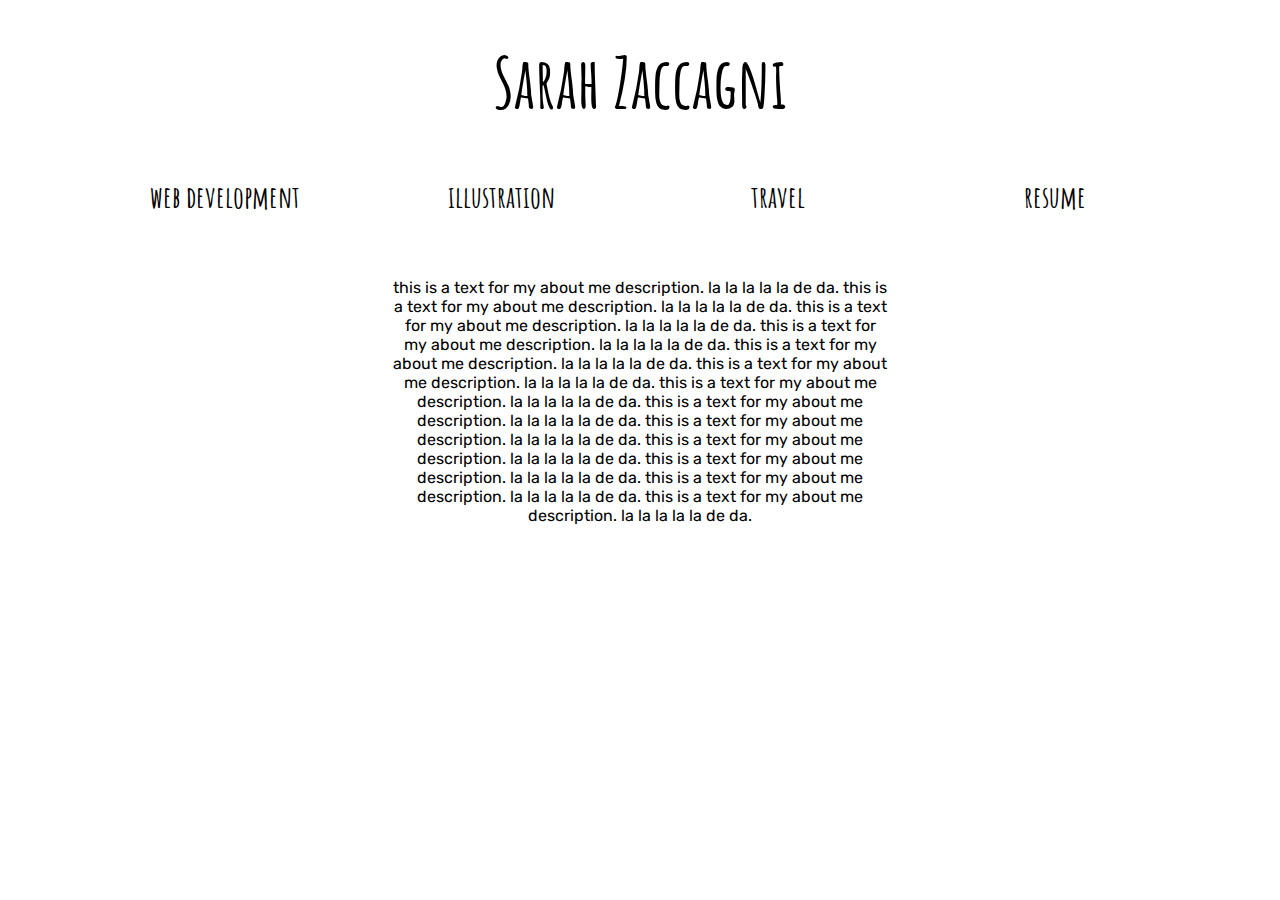
==== index.html @ 8daa9e60 "moving files for website from local computer to github" ====
<!DOCTYPE html>
<html>
<head>
    <meta charset='utf-8'>
    <meta http-equiv='X-UA-Compatible' content='IE=edge'>
    <title>Sarah Zaccagni</title>
    <meta name='viewport' content='width=device-width, initial-scale=1'>
    <link rel="stylesheet" href="mystyle.css">

</head>
<body>
<h1 id="title">Sarah Zaccagni</h1>
<img id="goldline">
<table class="linkbar">
    <tr>
        <th class="nav" onclick="window.location.href='devprojects.html';">web development</th>
        <th class="nav" onclick="window.location.href='art.html';">illustration</th>
        <th class="nav" onclick="window.location.href='travel.html';">travel</th>
        <th class="nav" onclick="window.location.href='resume.html';">resume</th>
    </tr>
</table>
<div class="aboutme">
    <p>this is a text for my about me description. la la la la la de da. this is a text for my about me description. la la la la la de da. this is a text for my about me description. la la la la la de da. this is a text for my about me description. la la la la la de da. this is a text for my about me description. la la la la la de da. this is a text for my about me description. la la la la la de da. this is a text for my about me description. la la la la la de da. this is a text for my about me description. la la la la la de da. this is a text for my about me description. la la la la la de da. this is a text for my about me description. la la la la la de da. this is a text for my about me description. la la la la la de da. this is a text for my about me description. la la la la la de da. this is a text for my about me description. la la la la la de da. </p>
</div>
</body>
</html>
---- mystyle.css ----
@import url('https://fonts.googleapis.com/css2?family=Amatic+SC&family=Rubik:wght@300&display=swap');

body {
    padding: 10px;
}

#title {
    font-family: 'Amatic SC', cursive;
    font-size: 70px;
    text-align: center;
    margin: 20px;
}

#goldline {
    content: URL("https://raw.githubusercontent.com/szaccagni/images/main/Divider2_Small.png");
    width: 90%;
    display: block;
    margin-left: auto;
    margin-right: auto;
}

.linkbar {
    margin-top: 15px;
    margin-left: auto;
    margin-right: auto;
    border: none;
    width:90%;
    padding:5px;
}

.linkbar .nav {
    font-family: 'Amatic SC', cursive;
    font-size: 30px;
    border: none;
    border-radius: 12px;
    padding:10px;
    width: 25%;
}

.linkbar .nav:hover {
    background-image: URL("https://raw.githubusercontent.com/szaccagni/images/main/Hover_Image_Small.png");
    background-position: center;
    background-repeat: no-repeat; 
    cursor: pointer;
}

.aboutme {
    font-family: 'Rubik', sans-serif;
    text-align: center;
    padding: 30px;
    width: 40%;
    margin-left: auto;
    margin-right: auto;
}

.travel_row {
    display: flex;
    flex-wrap: wrap;
    padding:0;
}

.travel_img {
    flex: 33%;
    width: 33%;
    position:relative;
}

.travel_img img {
    width: 100%;
}

.travel_img:hover .travel_overlay {
    opacity: 1;
    cursor: pointer;
}

.travel_overlay {
    position: absolute;
    top: 0;
    bottom: 0;
    left: 0;
    right: 0;
    opacity: 0;
    transition: .7s ease;
    background-image: URL("https://raw.githubusercontent.com/szaccagni/images/main/Image_Doodle2.png");
    /* background-color: #A7C7E7; */
    vertical-align: middle;
    margin:10px;
}

.travel_text {
    color: white;
    position: absolute;
    top: 50%;
    left: 50%;
    -webkit-transform: translate(-50%, -50%);
    -ms-transform: translate(-50%, -50%);
    transform: translate(-50%, -50%);
    vertical-align: middle;
    font-size: 20px;
}
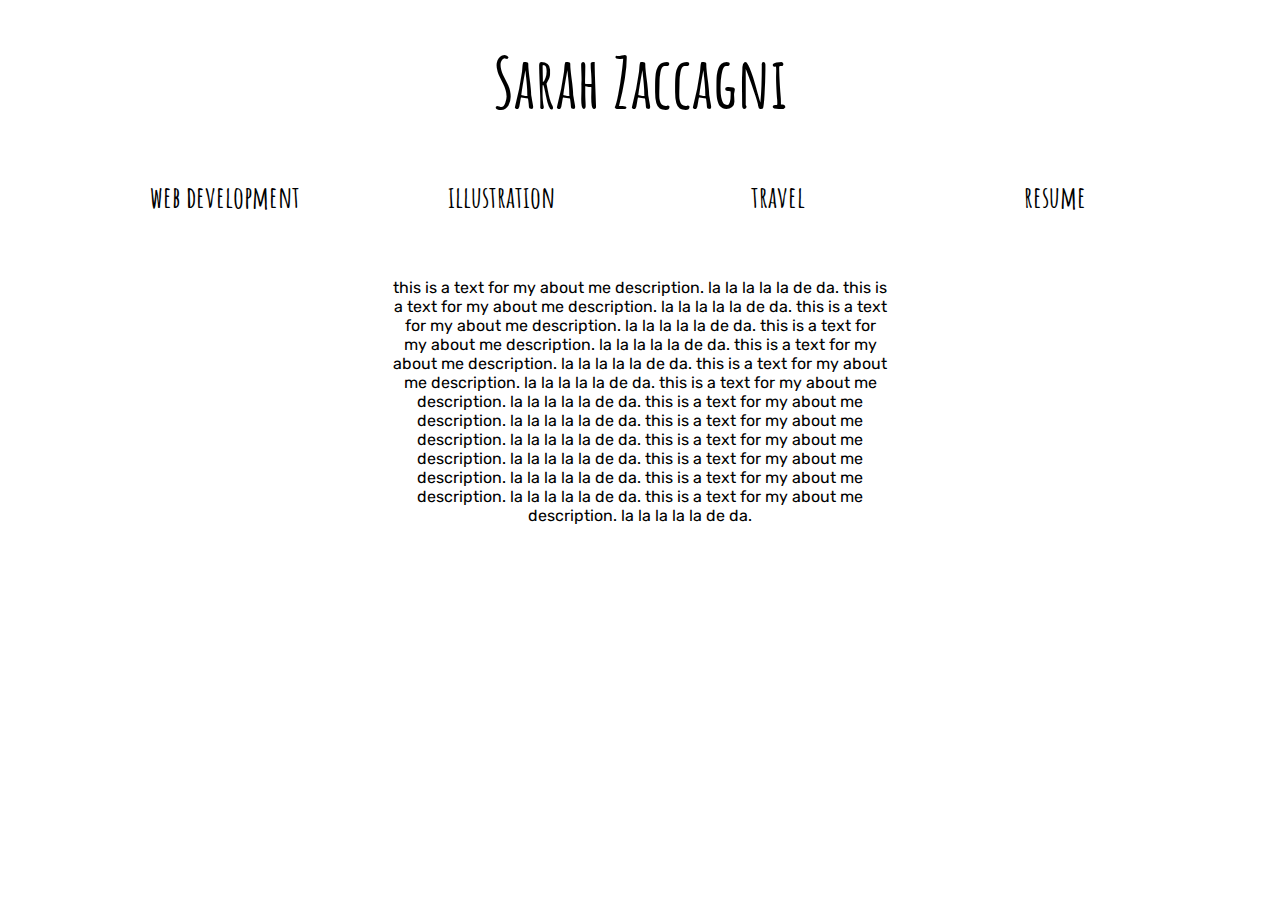
==== commit 7ae221a0: "Updated travel page with carousel" ====
--- a/index.html
+++ b/index.html
@@ -5,7 +5,7 @@
     <meta http-equiv='X-UA-Compatible' content='IE=edge'>
     <title>Sarah Zaccagni</title>
     <meta name='viewport' content='width=device-width, initial-scale=1'>
-    <link rel="stylesheet" href="mystyle.css">
+    <link rel="stylesheet" href="mystyle.css">   
 
 </head>
 <body>
@@ -13,10 +13,10 @@
 <img id="goldline">
 <table class="linkbar">
     <tr>
-        <th class="nav" onclick="window.location.href='devprojects.html';">web development</th>
-        <th class="nav" onclick="window.location.href='art.html';">illustration</th>
-        <th class="nav" onclick="window.location.href='travel.html';">travel</th>
-        <th class="nav" onclick="window.location.href='resume.html';">resume</th>
+        <th class="mynav" onclick="window.location.href='devprojects.html';">web development</th>
+        <th class="mynav" onclick="window.location.href='art.html';">illustration</th>
+        <th class="mynav" onclick="window.location.href='travel.html';">travel</th>
+        <th class="mynav" onclick="window.location.href='resume.html';">resume</th>
     </tr>
 </table>
 <div class="aboutme">
--- a/mystyle.css
+++ b/mystyle.css
@@ -28,7 +28,7 @@
     padding:5px;
 }
 
-.linkbar .nav {
+.linkbar .mynav {
     font-family: 'Amatic SC', cursive;
     font-size: 30px;
     border: none;
@@ -37,7 +37,7 @@
     width: 25%;
 }
 
-.linkbar .nav:hover {
+.linkbar .mynav:hover {
     background-image: URL("https://raw.githubusercontent.com/szaccagni/images/main/Hover_Image_Small.png");
     background-position: center;
     background-repeat: no-repeat; 
@@ -53,49 +53,48 @@
     margin-right: auto;
 }
 
-.travel_row {
-    display: flex;
-    flex-wrap: wrap;
-    padding:0;
+.travel_img {
+
+    width: 80%;
+    margin-left: auto;
+    margin-right: auto;
+    text-align: center;
 }
-
-.travel_img {
-    flex: 33%;
-    width: 33%;
-    position:relative;
+.travel_img tr {
+    border: 1px solid;
+    padding: 10px;
 }
 
 .travel_img img {
-    width: 100%;
+    width: 80%;
 }
 
-.travel_img:hover .travel_overlay {
-    opacity: 1;
-    cursor: pointer;
+.travel_img .col1 {
+    width: 30%;
+}
+x
+.travel_img .col2 {
+    width: 70%;
 }
 
-.travel_overlay {
-    position: absolute;
-    top: 0;
-    bottom: 0;
-    left: 0;
-    right: 0;
-    opacity: 0;
-    transition: .7s ease;
-    background-image: URL("https://raw.githubusercontent.com/szaccagni/images/main/Image_Doodle2.png");
-    /* background-color: #A7C7E7; */
-    vertical-align: middle;
-    margin:10px;
+.carousel {
+    display: flex;
 }
 
-.travel_text {
-    color: white;
-    position: absolute;
-    top: 50%;
-    left: 50%;
-    -webkit-transform: translate(-50%, -50%);
-    -ms-transform: translate(-50%, -50%);
-    transform: translate(-50%, -50%);
-    vertical-align: middle;
-    font-size: 20px;
+.carousel-item {
+    display:none;
+}
+
+.carousel-active {
+    display: block;
+}
+
+#carousel-prev {
+    cursor: pointer;
+    margin: auto;
+}
+
+#carousel-next {
+    cursor: pointer;
+    margin: auto;
 }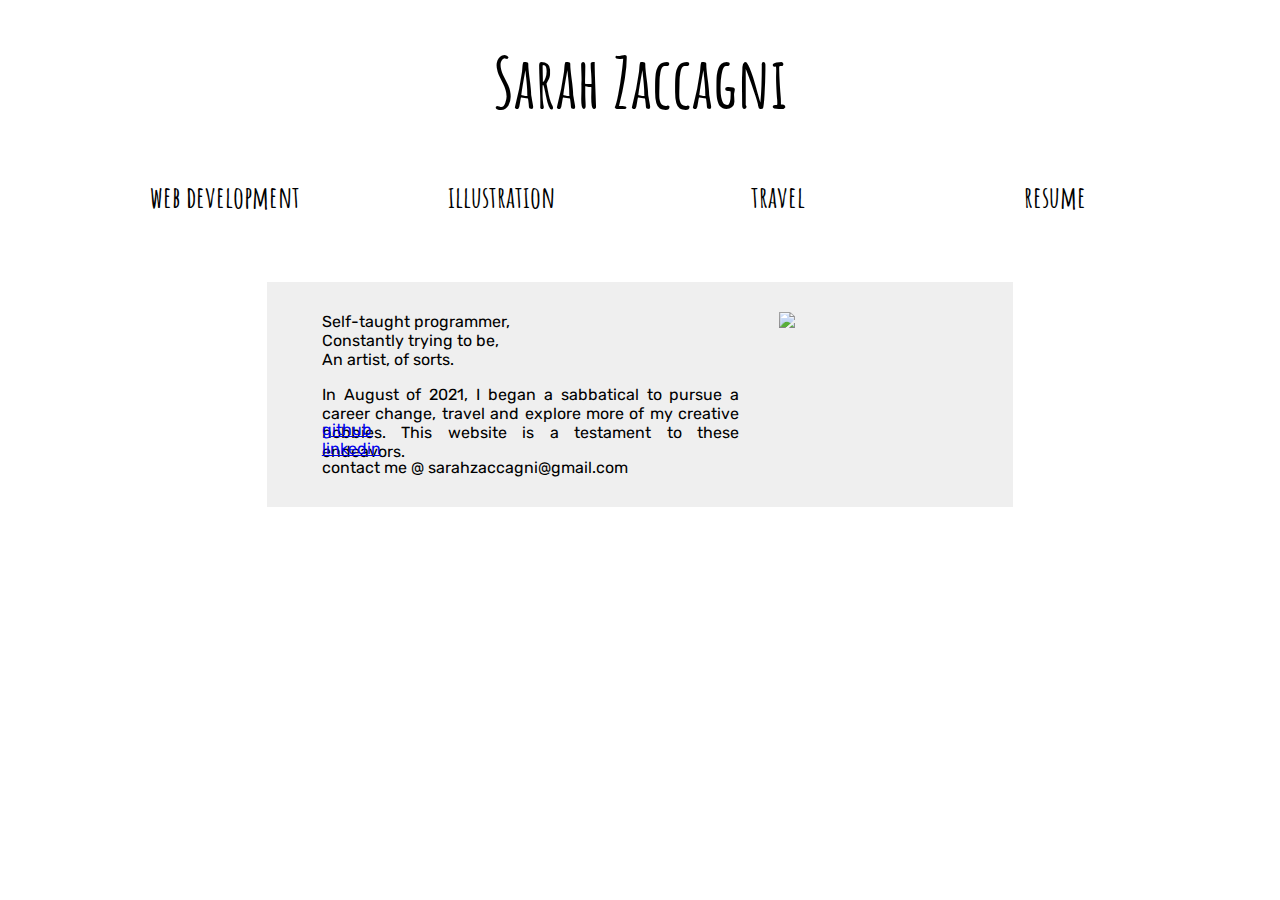
==== commit 956a7816: "updates to about me page" ====
--- a/index.html
+++ b/index.html
@@ -19,8 +19,28 @@
         <th class="mynav" onclick="window.location.href='resume.html';">resume</th>
     </tr>
 </table>
-<div class="aboutme">
-    <p>this is a text for my about me description. la la la la la de da. this is a text for my about me description. la la la la la de da. this is a text for my about me description. la la la la la de da. this is a text for my about me description. la la la la la de da. this is a text for my about me description. la la la la la de da. this is a text for my about me description. la la la la la de da. this is a text for my about me description. la la la la la de da. this is a text for my about me description. la la la la la de da. this is a text for my about me description. la la la la la de da. this is a text for my about me description. la la la la la de da. this is a text for my about me description. la la la la la de da. this is a text for my about me description. la la la la la de da. this is a text for my about me description. la la la la la de da. </p>
+
+<div class="me">
+    <div class="aboutme">
+        <p style="margin-top: 0px;">Self-taught programmer,
+        <br>
+        Constantly trying to be,
+        <br>
+        An artist, of sorts.</p>
+    
+        <p>
+        In August of 2021, I began a sabbatical to pursue a career change, travel and explore more of my creative hobbies. This website is a testament to these endeavors. 
+        </p>
+
+        <div class="contact">
+            <a href="https://github.com/szaccagni">github</a> <br>
+            <a href="https://www.linkedin.com/in/szaccagni/">linkedin</a> <br>
+            contact me @ sarahzaccagni@gmail.com
+        </div>
+    </div>
+
+    <img src="https://raw.githubusercontent.com/szaccagni/images/main/me1.jpeg">
+
 </div>
 </body>
 </html>--- a/mystyle.css
+++ b/mystyle.css
@@ -1,4 +1,4 @@
-@import url('https://fonts.googleapis.com/css2?family=Amatic+SC&family=Rubik:wght@300&display=swap');
+@import url('https://fonts.googleapis.com/css2?family=Amatic+SC&family=Pompiere&family=Rubik:wght@300&display=swap');
 
 body {
     padding: 10px;
@@ -44,41 +44,73 @@
     cursor: pointer;
 }
 
+.me {
+    display: flex;
+    background-color: rgba(192,192,192,.26);
+    margin: 20px;
+    margin-top:50px;
+    margin-left: auto;
+    margin-right: auto;
+    width: 60%;}
+
 .aboutme {
     font-family: 'Rubik', sans-serif;
-    text-align: center;
-    padding: 30px;
-    width: 40%;
+    text-align: justify;
+    padding: 30px 20px 30px 55px;
+    width: 70%;
     margin-left: auto;
     margin-right: auto;
+    position: relative;
 }
 
-.travel_img {
+.me img {
+    width:30%;
+    padding: 30px 55px 30px 20px;
+}
 
+
+.aboutme .contact {
+    position: absolute;
+    bottom:30px;
+}
+
+.travel_img_entire {
+    font-family: 'Amatic SC', cursive;
+    background-color: rgba(192,192,192,.26);
     width: 80%;
     margin-left: auto;
     margin-right: auto;
     text-align: center;
-}
-.travel_img tr {
-    border: 1px solid;
-    padding: 10px;
+    margin-top: 20px;
 }
 
-.travel_img img {
-    width: 80%;
-}
-
-.travel_img .col1 {
-    width: 30%;
-}
-x
-.travel_img .col2 {
+.travel_img_entire img {
     width: 70%;
 }
 
 .carousel {
     display: flex;
+}
+
+.carousel-prev {
+    cursor: pointer;
+    margin: auto;
+    margin-right:0;
+    /* width: 30px;
+    content: URL( "https://raw.githubusercontent.com/szaccagni/images/main/previous.png"); */
+    width: 60px;
+    content: URL('https://raw.githubusercontent.com/szaccagni/images/main/previous_arrow.png');
+}
+
+.carousel-prev:hover {
+    /* content:URL("https://raw.githubusercontent.com/szaccagni/images/main/previous_hover2.png") */
+    content: URL('https://raw.githubusercontent.com/szaccagni/images/main/previous_arrow_hover.png');
+}
+
+.carousel_img_container {
+    margin-top:15px;
+    margin-bottom: 15px;
+    width:75%;
 }
 
 .carousel-item {
@@ -89,12 +121,34 @@
     display: block;
 }
 
-#carousel-prev {
+.carousel-next {
     cursor: pointer;
     margin: auto;
+    margin-left:0;
+    /* width: 30px; */
+    /* content: URL('https://raw.githubusercontent.com/szaccagni/images/main/nextw.png'); */
+    width: 60px;
+    content: URL('https://github.com/szaccagni/images/blob/main/next_arrow.png?raw=true');
 }
 
-#carousel-next {
-    cursor: pointer;
-    margin: auto;
+.carousel-next:hover {
+    /* content: URL('https://raw.githubusercontent.com/szaccagni/images/main/next_hover2.png'); */
+    content: URL('https://raw.githubusercontent.com/szaccagni/images/main/next_arrow_hover.png');
+}
+
+.travel_caption {
+    font-size: 25px;
+    text-align: right;
+    margin-right: 220px;
+    padding-bottom: 15px;
+}
+
+.art_entire {
+    margin-left: auto;
+    margin-right: auto;
+    text-align: center;
+}
+
+.art_entire img{
+    width: 70%;
 }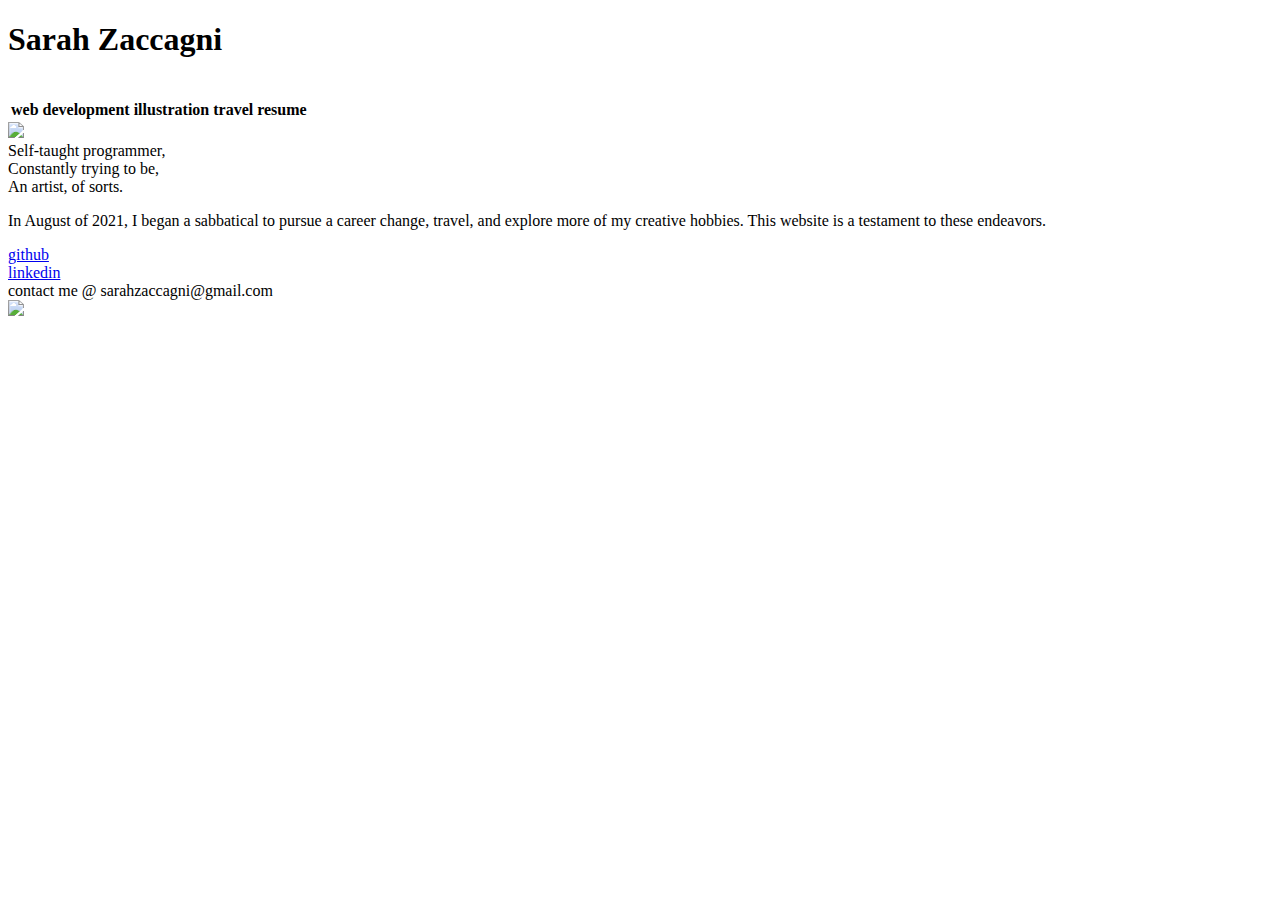
==== commit a23a1ab6: "slight changes to html on home and resume" ====
--- a/index.html
+++ b/index.html
@@ -4,9 +4,9 @@
     <meta charset='utf-8'>
     <meta http-equiv='X-UA-Compatible' content='IE=edge'>
     <title>Sarah Zaccagni</title>
-    <meta name='viewport' content='width=device-width, initial-scale=1'>
-    <link rel="stylesheet" href="mystyle.css">   
-
+    <!-- <meta name='viewport' content='width=device-width, initial-scale=1'> -->
+    <meta name="viewport" content="width=device-width, initial-scale=1.0">
+    <link rel="stylesheet" href="static/mystyle.css">
 </head>
 <body>
 <h1 id="title">Sarah Zaccagni</h1>
@@ -21,6 +21,9 @@
 </table>
 
 <div class="me">
+    <div class = "me_img_small">
+        <img src="https://raw.githubusercontent.com/szaccagni/images/main/me1.jpeg">
+    </div>
     <div class="aboutme">
         <p style="margin-top: 0px;">Self-taught programmer,
         <br>
@@ -29,7 +32,7 @@
         An artist, of sorts.</p>
     
         <p>
-        In August of 2021, I began a sabbatical to pursue a career change, travel and explore more of my creative hobbies. This website is a testament to these endeavors. 
+        In August of 2021, I began a sabbatical to pursue a career change, travel, and explore more of my creative hobbies. This website is a testament to these endeavors. 
         </p>
 
         <div class="contact">
@@ -39,7 +42,7 @@
         </div>
     </div>
 
-    <img src="https://raw.githubusercontent.com/szaccagni/images/main/me1.jpeg">
+    <img id="me_img" src="https://raw.githubusercontent.com/szaccagni/images/main/me1.jpeg">
 
 </div>
 </body>
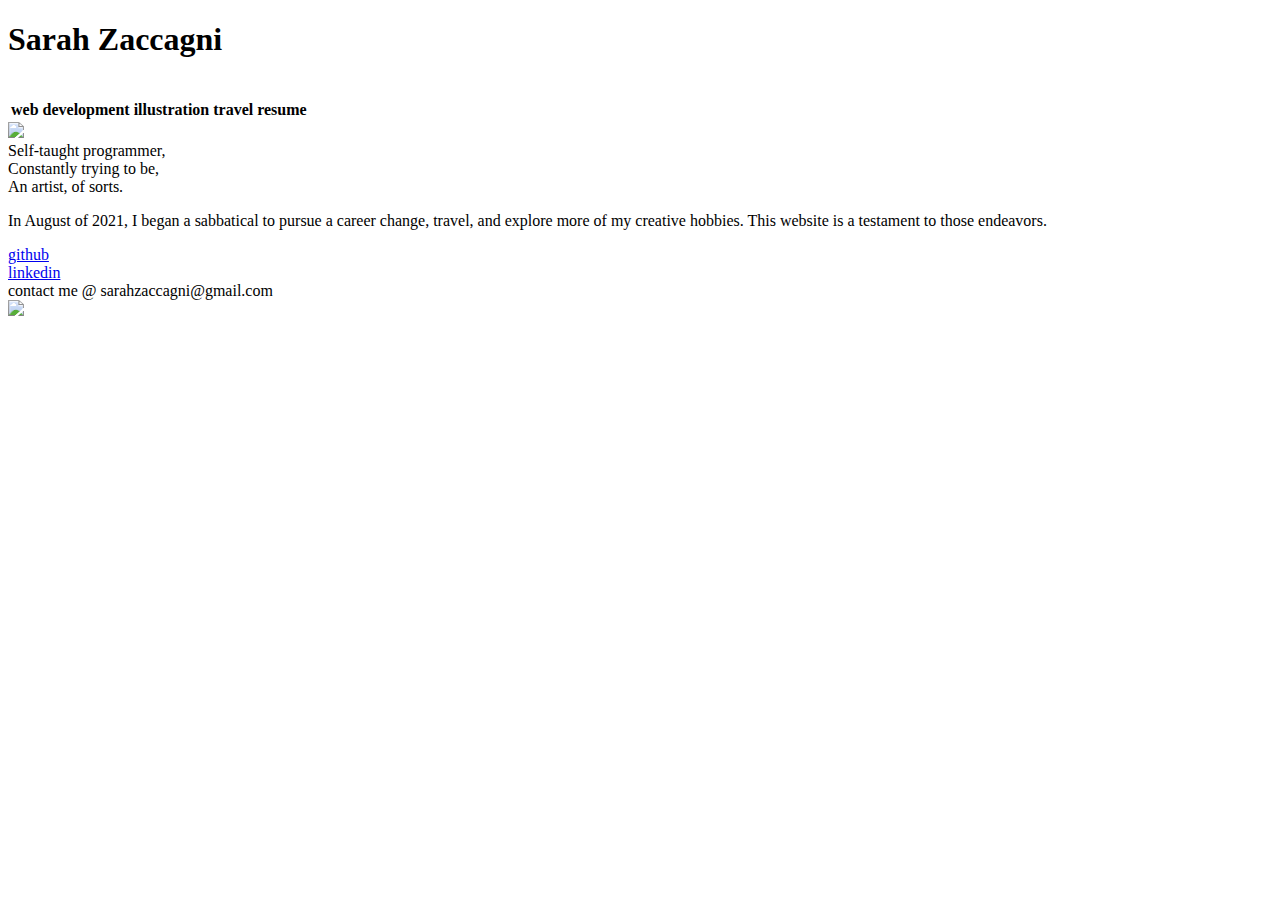
==== commit 4c5f8baf: "Update index.html" ====
--- a/index.html
+++ b/index.html
@@ -32,7 +32,7 @@
         An artist, of sorts.</p>
     
         <p>
-        In August of 2021, I began a sabbatical to pursue a career change, travel, and explore more of my creative hobbies. This website is a testament to these endeavors. 
+        In August of 2021, I began a sabbatical to pursue a career change, travel, and explore more of my creative hobbies. This website is a testament to those endeavors. 
         </p>
 
         <div class="contact">
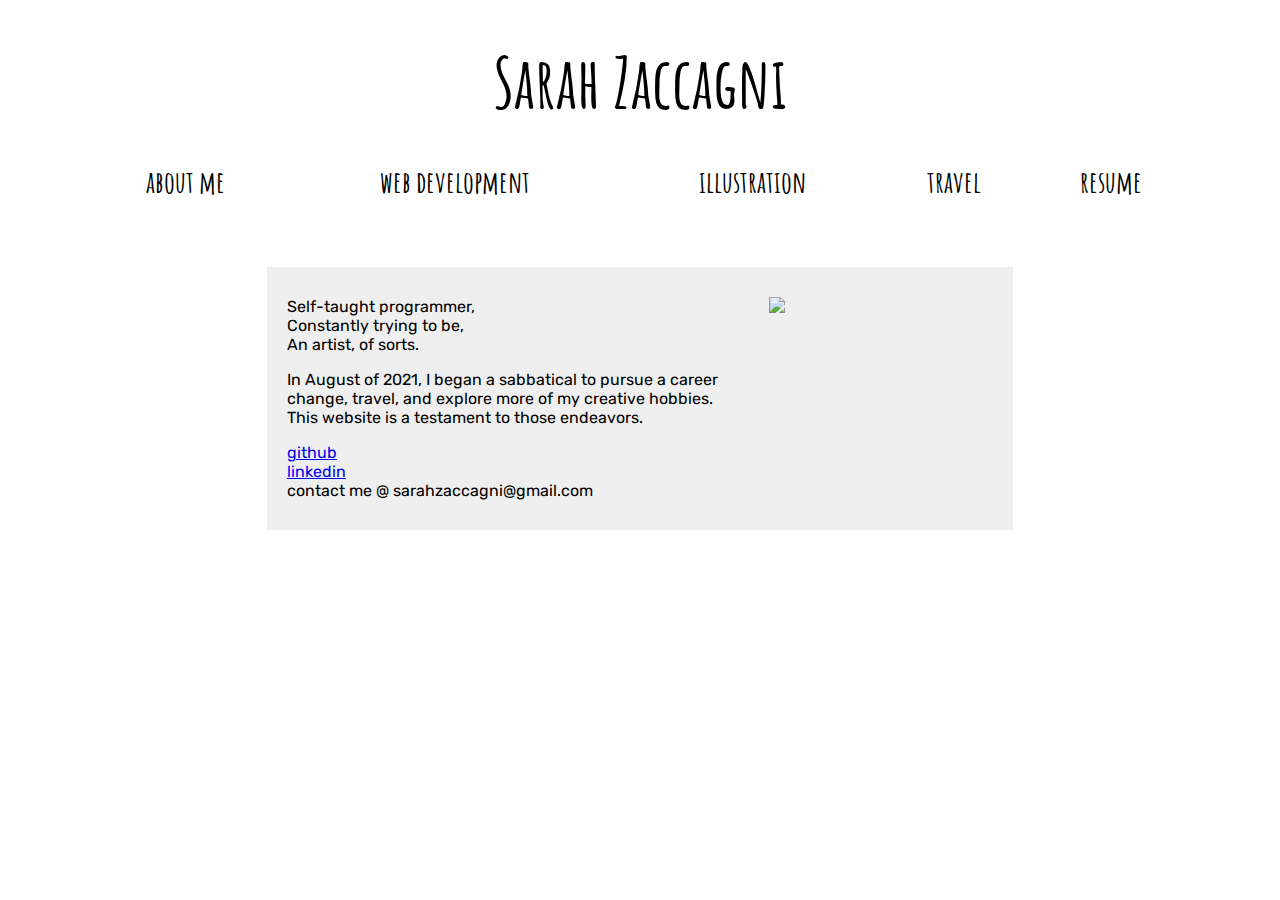
==== commit 53fb79f4: "do not display resume on mobile view" ====
--- a/index.html
+++ b/index.html
@@ -13,10 +13,11 @@
 <img id="goldline">
 <table class="linkbar">
     <tr>
+        <th class="mynav" onclick="window.location.href='index.html';">about me</th>
         <th class="mynav" onclick="window.location.href='devprojects.html';">web development</th>
         <th class="mynav" onclick="window.location.href='art.html';">illustration</th>
         <th class="mynav" onclick="window.location.href='travel.html';">travel</th>
-        <th class="mynav" onclick="window.location.href='resume.html';">resume</th>
+        <th class="mynav resume" onclick="window.location.href='resume.html';">resume</th>
     </tr>
 </table>
 
--- a/static/mystyle.css
+++ b/static/mystyle.css
@@ -0,0 +1,276 @@
+@import url('https://fonts.googleapis.com/css2?family=Amatic+SC&family=Pompiere&family=Rubik:wght@300&display=swap');
+
+html {
+    font-size:16px;
+}
+
+body {
+    padding: 0.625rem;
+}
+
+#title {
+    font-family: 'Amatic SC', cursive;
+    font-size: 4.375rem;
+    text-align: center;
+    margin: 1.25rem;
+}
+
+#goldline {
+    content: URL("https://raw.githubusercontent.com/szaccagni/images/main/Divider2_Small.png");
+    width: 90%;
+    display: block;
+    margin-left: auto;
+    margin-right: auto;
+}
+
+.linkbar {
+    margin-left: auto;
+    margin-right: auto;
+    width:90%;
+    padding:0.3125rem;
+}
+
+.linkbar .mynav {
+    font-family: 'Amatic SC', cursive;
+    font-size: 1.875rem;
+    border-radius: 0.75rem;
+    padding:0.625rem;
+}
+
+.linkbar .mynav:hover {
+    background-image: URL("https://raw.githubusercontent.com/szaccagni/images/main/Hover_Image_Small.png");
+    background-position: center;
+    background-repeat: no-repeat; 
+    cursor: pointer;
+}
+
+.me {
+    display: flex;
+    background-color: rgba(192,192,192,.26);
+    margin-top:3.125rem;
+    margin-left: auto;
+    margin-right: auto;
+    width: 60%;
+}
+
+.aboutme {
+    font-family: 'Rubik', sans-serif;
+    text-align: left;
+    padding: 1.875rem 1.25rem;
+    width: 70%;
+    margin-left: auto;
+    margin-right: auto;
+}
+
+#me_img {
+    width:30%;
+    padding: 1.875rem 3.4375rem 1.875rem 1.25rem;
+}
+
+.me_img_small {
+    display: none;
+}
+
+.aboutme .contact {
+    bottom:1.875rem;
+}
+
+.travel_img_entire {
+    font-family: 'Amatic SC', cursive;
+    background-color: rgba(192,192,192,.26);
+    width: 80%;
+    margin-left: auto;
+    margin-right: auto;
+    text-align: center;
+    margin-top: 3.125rem;
+}
+
+.travel_img_entire img {
+    width: 70%;
+}
+
+.carousel {
+    display: flex;
+}
+
+.carousel-prev {
+    cursor: pointer;
+    margin: auto;
+    margin-right:0;
+    width: 3.75rem;
+    content: URL('https://raw.githubusercontent.com/szaccagni/images/main/previous_arrow.png');
+}
+
+.carousel-prev:hover {
+    content: URL('https://raw.githubusercontent.com/szaccagni/images/main/previous_arrow_hover.png');
+}
+
+.carousel_img_container {
+    margin-top:1rem;
+    margin-bottom:1rem;
+    width:75%;
+}
+
+.carousel-item {
+    display:none;
+}
+
+.carousel-active {
+    display: block;
+}
+
+.carousel-next {
+    cursor: pointer;
+    margin: auto;
+    margin-left:0;
+    width: 3.75rem;
+    content: URL('https://github.com/szaccagni/images/blob/main/next_arrow.png?raw=true');
+}
+
+.carousel-next:hover {
+    content: URL('https://raw.githubusercontent.com/szaccagni/images/main/next_arrow_hover.png');
+}
+
+.travel_caption {
+    font-size: 1.5rem;
+    text-align: center;
+    padding-bottom: 1.5rem;
+}
+
+.art_entire {
+    margin-left: auto;
+    margin-right: auto;
+    text-align: center;
+}
+
+.art_entire img{
+    width: 70%;
+}
+
+.dev_container{
+    width: 80%;
+    margin: 3.125rem auto auto auto;
+}
+.dev_item {
+    background-color: rgba(192,192,192,.26);
+    width: 80%;
+    margin: 1rem auto auto auto;
+    padding: 1.875rem;
+    font-family: 'Rubik', sans-serif;
+}
+
+.resume {
+    height:auto;
+    margin: 3.125rem    auto auto auto;
+    text-align: center;
+}
+
+@media only screen and (max-width: 1100px) {
+    .me {
+        display: block;
+        margin-top:3.125rem;
+        margin-left: auto;
+        margin-right: auto;
+        width: 60%;  
+    }
+    #me_img {
+        display:none;
+    }
+    .me_img_small {
+        display: block;
+        text-align: center;
+        padding-top: 1.875rem;
+    }
+    .me_img_small img {
+        width: 40%;
+    }
+    .art_entire img {
+        width:90%;
+    }
+    .travel_img_entire {
+        width: 100%;
+        margin-left: 0;
+        margin-right: 0;
+    }
+
+    .travel_img_entire img {
+        width: 90%;
+    }
+}
+
+
+@media only screen and (max-width: 630px) {
+    
+    html {
+        font-size:12px
+    }
+
+    body {
+        padding:0;
+    }
+    .linkbar .mynav:hover {
+        background-image: none;
+    }
+    .me {
+        margin:1.5rem;
+        width:100%;
+        margin-left: 0;
+        margin-right: 0;
+    }
+    .me_img_small img {
+        width: 55%;
+    }
+    .aboutme {
+        padding-left:0;
+        padding-right:0;
+        margin:0 3rem;
+        font-size:larger;
+    }
+    .carousel-prev {
+        width: 3rem;
+    }
+    .carousel-next {
+        width: 3rem;
+    }
+    .carousel-next:hover {
+        content: URL('https://github.com/szaccagni/images/blob/main/next_arrow.png?raw=true');  
+    }
+    .carousel-prev:hover {
+        content: URL('https://raw.githubusercontent.com/szaccagni/images/main/previous_arrow.png');
+    }
+    .resume {
+        display: none;
+    }
+}
+
+
+@media only screen and (max-width: 360px) {
+    html {
+        font-size: 6px;
+    }
+    .travel_img_entire {
+        margin-right:0px;
+        margin-left:0px;
+        width:100%;
+    }
+}
+
+@media only screen and (max-width: 200px) {
+    .title {
+        font-size: 3rem;
+    }
+    
+    .linkbar {
+        font-size: 1.3rem;
+    }
+
+    .aboutme {
+        font-size:1rem;
+    }
+}
+
+@media only screen and (max-width: 200px) {
+    html {
+        font-size: 6px;
+    }
+}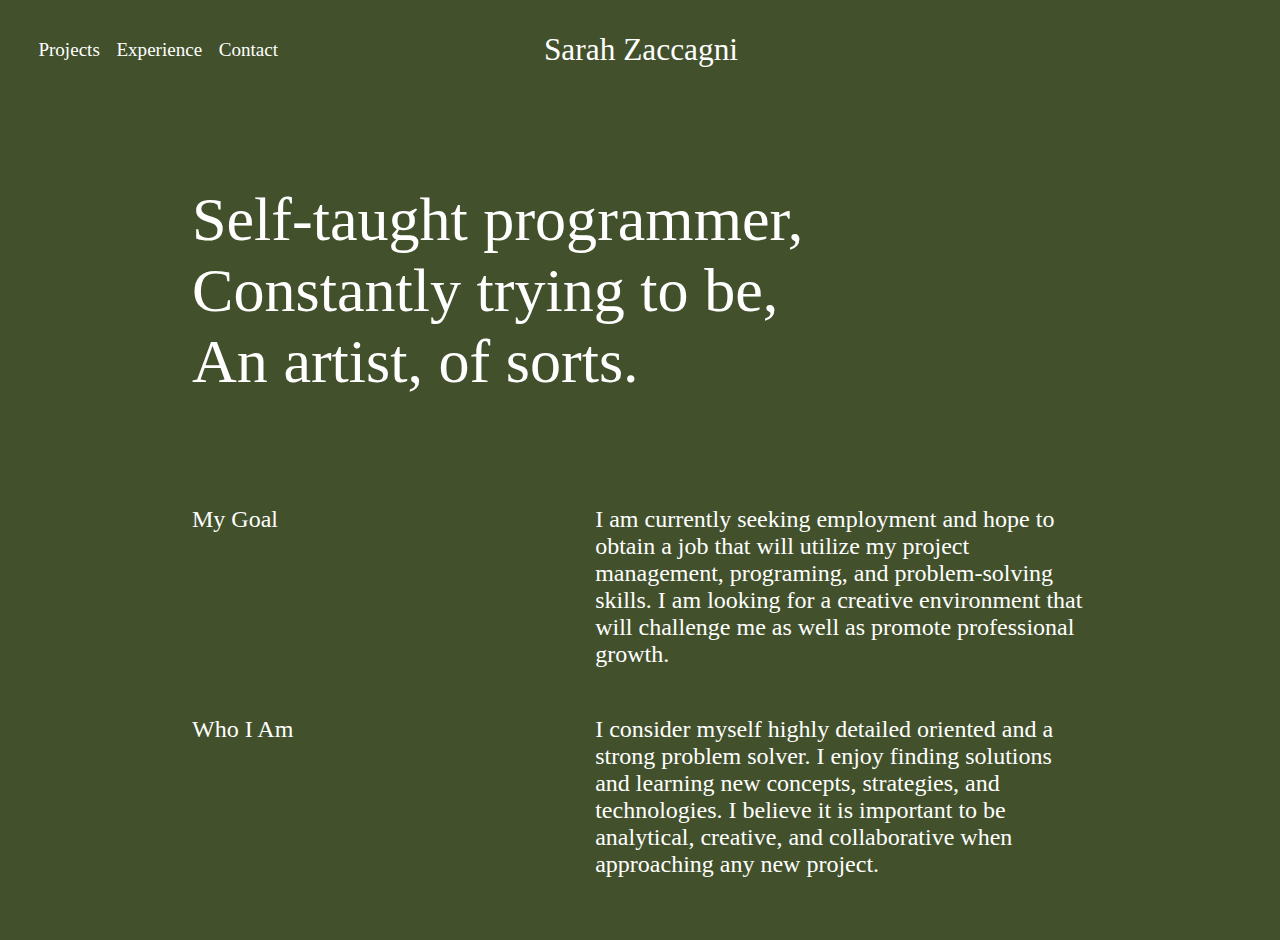
==== commit b12ae9ee: "relaunch personal website with new html, css and js" ====
--- a/index.html
+++ b/index.html
@@ -9,42 +9,111 @@
     <link rel="stylesheet" href="static/mystyle.css">
 </head>
 <body>
-<h1 id="title">Sarah Zaccagni</h1>
-<img id="goldline">
-<table class="linkbar">
-    <tr>
-        <th class="mynav" onclick="window.location.href='index.html';">about me</th>
-        <th class="mynav" onclick="window.location.href='devprojects.html';">web development</th>
-        <th class="mynav" onclick="window.location.href='art.html';">illustration</th>
-        <th class="mynav" onclick="window.location.href='travel.html';">travel</th>
-        <th class="mynav resume" onclick="window.location.href='resume.html';">resume</th>
-    </tr>
-</table>
-
-<div class="me">
-    <div class = "me_img_small">
-        <img src="https://raw.githubusercontent.com/szaccagni/images/main/me1.jpeg">
-    </div>
-    <div class="aboutme">
-        <p style="margin-top: 0px;">Self-taught programmer,
-        <br>
-        Constantly trying to be,
-        <br>
-        An artist, of sorts.</p>
-    
-        <p>
-        In August of 2021, I began a sabbatical to pursue a career change, travel, and explore more of my creative hobbies. This website is a testament to those endeavors. 
-        </p>
-
-        <div class="contact">
-            <a href="https://github.com/szaccagni">github</a> <br>
-            <a href="https://www.linkedin.com/in/szaccagni/">linkedin</a> <br>
-            contact me @ sarahzaccagni@gmail.com
+<header id="header" class="header">
+<div class="header-wrapper">
+    <div class="header-mobile">
+        <div class="header-mobile-top">
+            <div class="header-mobile-left">
+                <div class="header-mobile-title">
+                    <a href="index.html">Sarah Zaccagni</a> 
+                </div>
+            </div>
+            <div class="header-mobile-right">
+                <div class="hamburger">
+                    <div class="bar1"></div>
+                    <div class="bar2"></div>
+                    <div class="bar3"></div>
+                  </div>
+            </div>
+        </div>
+        <div class="header-mobile-bottom">
+            <div class="mobile-nav-item">
+                <a href="devprojects.html">Projects</a>
+            </div>
+            <div class="mobile-nav-item">
+                <a href="experience.html">Experience</a>
+            </div>
+            <div class="mobile-nav-item">
+                <a href="contact.html">Contact</a>
+            </div>
         </div>
     </div>
+    <div class="header-desktop">
+            <div class="header-nav-left">
+                <div class="header-nav">
+                    <div class="header-nav-wrapper">
+                        <div class="header-nav-list">
+                            <div class="header-nav-item">
+                                <a href="devprojects.html">Projects</a>
+                            </div>
+                            <div class="header-nav-item">
+                                <a href="experience.html">Experience</a>
+                            </div>
+                            <div class="header-nav-item">
+                                <a href="contact.html">Contact</a>
+                            </div>
+                        </div>
+                    </div>
+                </div>
+                <div class="header-title">
+                    <a href="index.html">Sarah Zaccagni</a>
+                </div>
+            </div>
+            <div class="header-nav-list-right">
 
-    <img id="me_img" src="https://raw.githubusercontent.com/szaccagni/images/main/me1.jpeg">
+            </div>
+        </div>
+    </div>
+</header>
+<main>
+    <div class="section1">
+        <div class="section_container">
+            <div class="section1_content">
+                <h1>Self-taught programmer,<br>
+                Constantly trying to be,<br>
+                An artist, of sorts.</h1>
+            </div>
+        </div>
+    </div>
+    <div class="sections" id="sections">
+        <div class="section2 home">
+            <div class="section_container">
+                
+                <div class="section2_row">
+                    <div class="section2_header">
+                        <h3>My Goal</h3>
+                    </div>
+                    <div class="section2_content">
+                        <h3>I am currently seeking employment and hope to obtain a job that will utilize my project management, programing, and problem-solving skills. I am looking for a creative environment that will challenge me as well as promote professional growth.</h3>
+                    </div>
+                </div>
 
-</div>
+            </div>
+        </div>
+
+        <div class="section2 home">
+            <div class="section_container">
+                
+                <div class="section2_row">
+                    <div class="section2_header">
+                        <h3>Who I Am</h3>
+                    </div>
+                    <div class="section2_content">
+                        <h3>I consider myself highly detailed oriented and a strong problem solver. I enjoy finding solutions and learning new concepts, strategies, and technologies. I believe it is important to be analytical, creative, and collaborative when approaching any new project.</h3>
+                    </div>
+                </div>
+                
+            </div>
+        </div>
+
+    </div>
+</main>
+
+<script src="static/logic.js"></script>
+
 </body>
+
+<footer>
+
+</footer>
 </html>--- a/static/mystyle.css
+++ b/static/mystyle.css
@@ -1,276 +1,286 @@
-@import url('https://fonts.googleapis.com/css2?family=Amatic+SC&family=Pompiere&family=Rubik:wght@300&display=swap');
-
-html {
-    font-size:16px;
+* {
+    box-sizing: border-box;
+}
+
+HTML, body {
+    margin: 0px;
+    padding: 0px;
+    border: 0px;
+    font-size: 16px;
+    --bg-color:rgb(66, 81, 44);
+    background-color : var(--bg-color);
 }
 
 body {
-    padding: 0.625rem;
-}
-
-#title {
-    font-family: 'Amatic SC', cursive;
-    font-size: 4.375rem;
+    min-height: 100vh;
+    display: flex;
+    flex-direction: column;
+}
+
+footer {
+    margin-top: auto;
+    min-height: 3vw;
+}
+
+/* mobile header */
+
+.header-mobile {
+    display: none;
+    width: 100%;
+}
+
+.header-mobile-top {
+    display: flex;
+    height: 3rem;
+    align-items: center;
+}
+
+.header-mobile-left {
+    width: 50%;
+}
+
+.header-mobile-right {
+    width: 50%;
+    justify-content: flex-end;
+    display: inline-flex;
+}
+
+.header-mobile-bottom {
+    display:none;
+    padding: 3vw 0;
+    opacity: 0;
+    transition: .6s ease opacity;
+
+}
+
+.mobile-nav-item {
+    margin:2vw;
+}
+
+/* hamburger icon */
+.hamburger { 
+    display: inline-block;
+    cursor: pointer;
+}
+
+.bar1, .bar2, .bar3 {
+    width: 35px;
+    height: 2px;
+    background-color: white;
+    margin: 6px 0;
+    transition: 0.4s;
+}
+
+.change {
+    cursor: pointer;
+}
+
+.change .bar1 {
+    transform: translate(0, 8px) rotate(-45deg);
+}
+  
+.change .bar2 {opacity: 0;}
+  
+.change .bar3 {
+    transform: translate(0, -8px) rotate(45deg);
+}
+
+/* deskstop header */
+
+.header a {
+    text-decoration: none;
+    color: white;
+}
+
+.header-wrapper {
+    width: 100%;
+    padding-top: 2vw;
+    padding-bottom: 2vw;
+    padding-left: 3vw;
+    padding-right: 3vw;
+}
+
+.header-desktop {
+    position: relative;
+    display: flex;
+    width: 100%;
+    justify-content: flex-start;
+    align-items: center;
+    height: 3rem;
+}
+
+.header-nav-left {
+    display: flex;
+    flex-wrap: nowrap;
+    flex-basis: 67%;
+    height: inherit;
+    align-items: center;
+}
+
+.header-nav {
+    width: 33%;
+    flex: 1 1 33%;
+}
+
+.header-nav-list {
+    display: inline-flex;
+}
+
+.header-nav-item {
+    display: block;
+    font-size: calc((1.2 - 1) * 1.2vw + 1rem);
+}
+
+.header-nav-item:not(:last-child) {
+    margin-right: 1.3vw;
+}
+
+.header-title {
+    width: 34%;
     text-align: center;
-    margin: 1.25rem;
-}
-
-#goldline {
-    content: URL("https://raw.githubusercontent.com/szaccagni/images/main/Divider2_Small.png");
-    width: 90%;
-    display: block;
-    margin-left: auto;
-    margin-right: auto;
-}
-
-.linkbar {
-    margin-left: auto;
-    margin-right: auto;
-    width:90%;
-    padding:0.3125rem;
-}
-
-.linkbar .mynav {
-    font-family: 'Amatic SC', cursive;
-    font-size: 1.875rem;
-    border-radius: 0.75rem;
-    padding:0.625rem;
-}
-
-.linkbar .mynav:hover {
-    background-image: URL("https://raw.githubusercontent.com/szaccagni/images/main/Hover_Image_Small.png");
-    background-position: center;
-    background-repeat: no-repeat; 
-    cursor: pointer;
-}
-
-.me {
-    display: flex;
-    background-color: rgba(192,192,192,.26);
-    margin-top:3.125rem;
-    margin-left: auto;
-    margin-right: auto;
-    width: 60%;
-}
-
-.aboutme {
-    font-family: 'Rubik', sans-serif;
-    text-align: left;
-    padding: 1.875rem 1.25rem;
-    width: 70%;
-    margin-left: auto;
-    margin-right: auto;
-}
-
-#me_img {
-    width:30%;
-    padding: 1.875rem 3.4375rem 1.875rem 1.25rem;
-}
-
-.me_img_small {
-    display: none;
-}
-
-.aboutme .contact {
-    bottom:1.875rem;
-}
-
-.travel_img_entire {
-    font-family: 'Amatic SC', cursive;
-    background-color: rgba(192,192,192,.26);
-    width: 80%;
-    margin-left: auto;
-    margin-right: auto;
-    text-align: center;
-    margin-top: 3.125rem;
-}
-
-.travel_img_entire img {
-    width: 70%;
-}
-
-.carousel {
-    display: flex;
-}
-
-.carousel-prev {
-    cursor: pointer;
-    margin: auto;
-    margin-right:0;
-    width: 3.75rem;
-    content: URL('https://raw.githubusercontent.com/szaccagni/images/main/previous_arrow.png');
-}
-
-.carousel-prev:hover {
-    content: URL('https://raw.githubusercontent.com/szaccagni/images/main/previous_arrow_hover.png');
-}
-
-.carousel_img_container {
-    margin-top:1rem;
-    margin-bottom:1rem;
-    width:75%;
-}
-
-.carousel-item {
-    display:none;
-}
-
-.carousel-active {
-    display: block;
-}
-
-.carousel-next {
-    cursor: pointer;
-    margin: auto;
-    margin-left:0;
-    width: 3.75rem;
-    content: URL('https://github.com/szaccagni/images/blob/main/next_arrow.png?raw=true');
-}
-
-.carousel-next:hover {
-    content: URL('https://raw.githubusercontent.com/szaccagni/images/main/next_arrow_hover.png');
-}
-
-.travel_caption {
+    flex: 1 1 34%;
+}
+
+.header-title, .header-mobile-title a {
+    font-size: calc((2 - 1) * 1.2vw + 1rem);
+    font-weight: 300;
+}
+
+.header-nav-list-right { 
+    width: 33%;
+    justify-content: flex-end;
+    display: inline-flex;
+    height: inherit;
+}
+
+.header-nav-list-right a {
+    display: flex;
+    align-items: center;
+    justify-content: center;
+    background-color: white;
+    padding: 0 1.6rem;
+    font-size: calc((1 - 1) * 1.2vw + 1rem);
+    font-weight: 300;
+    color: var(--bg-color);
+}
+
+.header-nav-list-right a:hover {
+    background-color: #c6c3c3;
+} 
+
+/* content */
+
+.section_container {
+    margin: 0 15vw;
+}
+
+.section1 {
+    width: 100%;
+}
+
+.section1_content {
+    padding: 2.70rem 0;
+}
+
+.section1_content h1 {
+    text-align: justify;
+    font-weight: 350;
+    color: white;
+    font-size: calc((4 - 1) * 1.2vw + 1rem);
+}
+
+.section1_content a {
+    text-decoration: none;
+}
+
+.section2 {
+    width: 100%;
+}
+
+.section2 h3 {
     font-size: 1.5rem;
-    text-align: center;
-    padding-bottom: 1.5rem;
-}
-
-.art_entire {
-    margin-left: auto;
-    margin-right: auto;
-    text-align: center;
-}
-
-.art_entire img{
-    width: 70%;
-}
-
-.dev_container{
-    width: 80%;
-    margin: 3.125rem auto auto auto;
-}
-.dev_item {
-    background-color: rgba(192,192,192,.26);
-    width: 80%;
-    margin: 1rem auto auto auto;
-    padding: 1.875rem;
-    font-family: 'Rubik', sans-serif;
-}
-
-.resume {
-    height:auto;
-    margin: 3.125rem    auto auto auto;
-    text-align: center;
-}
-
-@media only screen and (max-width: 1100px) {
-    .me {
+    font-weight: 200;
+    color: white;
+}
+
+.section2_row {
+    display: flex;
+}
+
+.section2_header {
+    width: 45%;
+}
+
+.section2_header a {
+    color: white;
+}
+
+.section2_content {
+    width: 55%;
+}
+
+.section3 {
+    color:white;
+}
+
+.section3_content {
+    display:flex;
+    align-items: center;
+}
+
+.section3_content h1 {
+    font-weight: 350;
+}
+
+.line {
+    flex: 1;
+    height: 2px;  
+    background-color: white;
+    margin-left: 1rem;
+}
+
+.section3:not(:first-child) {
+    padding-top: 2.70rem;
+}
+
+/* mobile */
+
+@media only screen and (max-width: 800px) {
+    
+    .header-desktop {
+        display: none;
+    }
+
+    .header-mobile {
+        display:block;
+    }
+
+    .header-wrapper {
+        padding: 5vw 6vw;
+    }
+
+    .section_container {
+        margin: 0 6vw;
+    }
+
+    .section1_content {
+        padding: 2.5vw 0;
+    }
+
+    .section2_row {
         display: block;
-        margin-top:3.125rem;
-        margin-left: auto;
-        margin-right: auto;
-        width: 60%;  
-    }
-    #me_img {
-        display:none;
-    }
-    .me_img_small {
-        display: block;
-        text-align: center;
-        padding-top: 1.875rem;
-    }
-    .me_img_small img {
-        width: 40%;
-    }
-    .art_entire img {
-        width:90%;
-    }
-    .travel_img_entire {
+    }
+
+    .section2_header, .section2_content {
         width: 100%;
-        margin-left: 0;
-        margin-right: 0;
-    }
-
-    .travel_img_entire img {
-        width: 90%;
-    }
-}
-
-
-@media only screen and (max-width: 630px) {
-    
-    html {
-        font-size:12px
-    }
-
-    body {
-        padding:0;
-    }
-    .linkbar .mynav:hover {
-        background-image: none;
-    }
-    .me {
-        margin:1.5rem;
-        width:100%;
-        margin-left: 0;
-        margin-right: 0;
-    }
-    .me_img_small img {
-        width: 55%;
-    }
-    .aboutme {
-        padding-left:0;
-        padding-right:0;
-        margin:0 3rem;
-        font-size:larger;
-    }
-    .carousel-prev {
-        width: 3rem;
-    }
-    .carousel-next {
-        width: 3rem;
-    }
-    .carousel-next:hover {
-        content: URL('https://github.com/szaccagni/images/blob/main/next_arrow.png?raw=true');  
-    }
-    .carousel-prev:hover {
-        content: URL('https://raw.githubusercontent.com/szaccagni/images/main/previous_arrow.png');
-    }
-    .resume {
-        display: none;
-    }
-}
-
-
-@media only screen and (max-width: 360px) {
-    html {
-        font-size: 6px;
-    }
-    .travel_img_entire {
-        margin-right:0px;
-        margin-left:0px;
-        width:100%;
-    }
-}
-
-@media only screen and (max-width: 200px) {
-    .title {
-        font-size: 3rem;
-    }
-    
-    .linkbar {
-        font-size: 1.3rem;
-    }
-
-    .aboutme {
-        font-size:1rem;
-    }
-}
-
-@media only screen and (max-width: 200px) {
-    html {
-        font-size: 6px;
-    }
-}+    }
+
+    .section2.home:not(:first-child) {
+        padding-top: 2.5vw;
+    }
+
+    .section2.exp:not(:first-child) {
+        padding-top: 1.25vw;
+    }
+}
+
